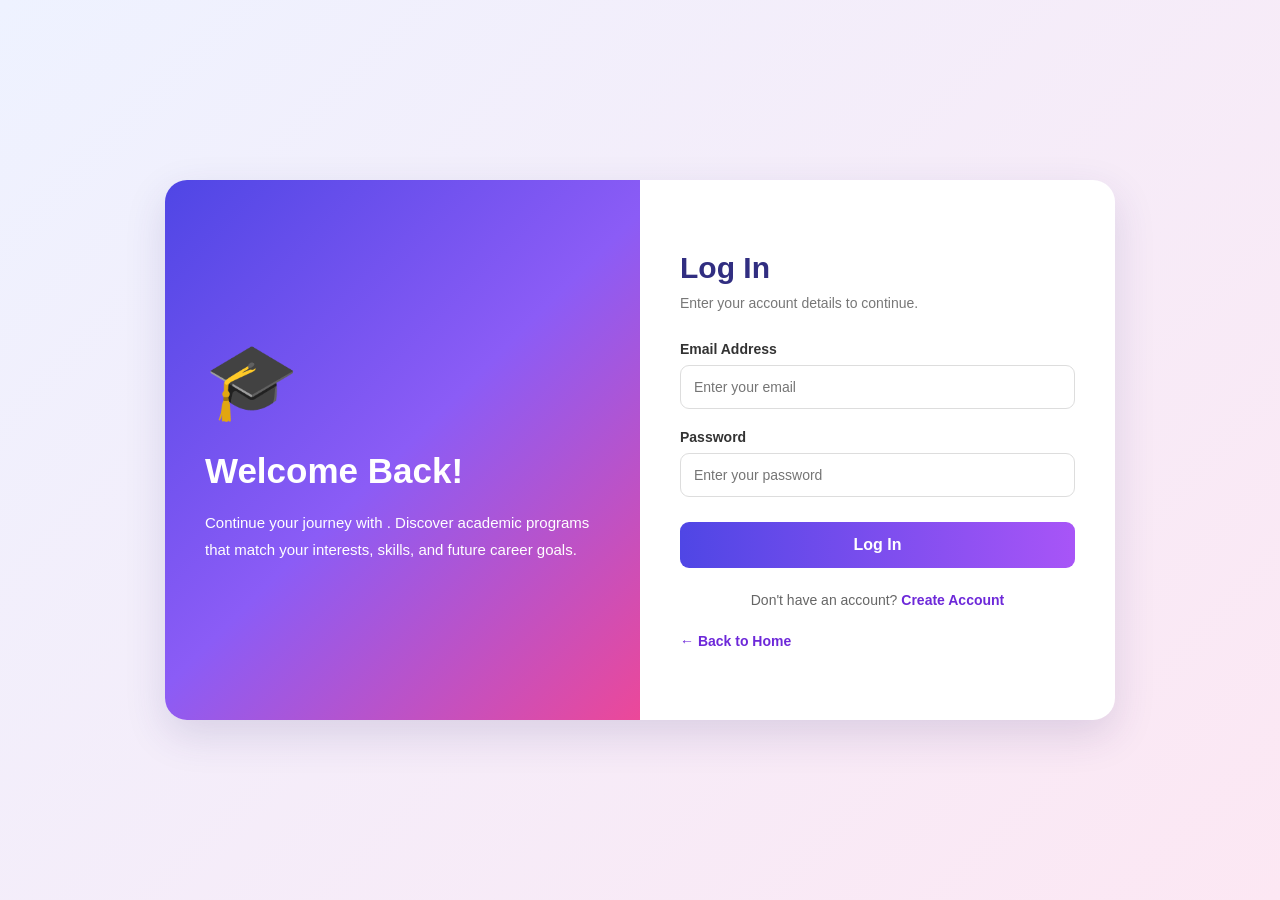
==== login.html @ a8b64239 "Initial commit: CourseHub Finder frontend" ====
<!DOCTYPE html>
<html lang="en">
<head>
    <meta charset="UTF-8">
    <meta name="viewport" content="width=device-width, initial-scale=1.0">
    <title>Log In | Program/Course Finder</title>

    <style>
        * {
            margin: 0;
            padding: 0;
            box-sizing: border-box;
            font-family: Arial, sans-serif;
        }

        body {
            min-height: 100vh;
            display: flex;
            justify-content: center;
            align-items: center;
            padding: 20px;
            background: linear-gradient(135deg, #eef2ff, #fce7f3);
        }

        .login-container {
            width: 100%;
            max-width: 950px;
            min-height: 540px;
            display: grid;
            grid-template-columns: 1fr 1fr;
            background: white;
            border-radius: 22px;
            overflow: hidden;
            box-shadow: 0 15px 40px rgba(60, 50, 120, 0.15);
        }

        .welcome-panel {
            background: linear-gradient(135deg, #4f46e5, #8b5cf6, #ec4899);
            color: white;
            padding: 55px 40px;
            display: flex;
            flex-direction: column;
            justify-content: center;
        }

        .welcome-panel h1 {
            font-size: 35px;
            margin-bottom: 18px;
        }

        .welcome-panel p {
            line-height: 1.8;
            font-size: 15px;
        }

        .welcome-icon {
            font-size: 75px;
            margin-bottom: 25px;
        }

        .form-panel {
            padding: 55px 40px;
            display: flex;
            flex-direction: column;
            justify-content: center;
        }

        .form-panel h2 {
            color: #312e81;
            font-size: 30px;
            margin-bottom: 10px;
        }

        .subtitle {
            color: #777;
            margin-bottom: 30px;
            font-size: 14px;
        }

        label {
            display: block;
            margin-bottom: 8px;
            color: #333;
            font-size: 14px;
            font-weight: bold;
        }

        input {
            width: 100%;
            padding: 13px;
            margin-bottom: 20px;
            border: 1px solid #ddd;
            border-radius: 9px;
            outline: none;
            font-size: 14px;
        }

        input:focus {
            border-color: #8b5cf6;
            box-shadow: 0 0 0 3px rgba(139, 92, 246, 0.12);
        }

        .login-button {
            width: 100%;
            padding: 14px;
            background: linear-gradient(90deg, #4f46e5, #a855f7);
            color: white;
            border: none;
            border-radius: 9px;
            font-size: 16px;
            font-weight: bold;
            cursor: pointer;
            margin-top: 5px;
        }

        .login-button:hover {
            opacity: 0.9;
        }

        .register-link {
            text-align: center;
            margin-top: 24px;
            font-size: 14px;
            color: #666;
        }

        .register-link a,
        .back-link {
            color: #6d28d9;
            text-decoration: none;
            font-weight: bold;
        }

        .back-link {
            display: inline-block;
            margin-top: 25px;
            font-size: 14px;
        }

        @media (max-width: 700px) {
            .login-container {
                grid-template-columns: 1fr;
            }

            .welcome-panel {
                padding: 35px 30px;
                text-align: center;
            }

            .welcome-panel h1 {
                font-size: 28px;
            }

            .welcome-icon {
                font-size: 50px;
                margin-bottom: 15px;
            }

            .form-panel {
                padding: 35px 30px;
            }
        }
    </style>
</head>

<body>

    <div class="login-container">

        <div class="welcome-panel">
            <div class="welcome-icon">🎓</div>
            <h1>Welcome Back!</h1>
            <p>
                Continue your journey with .
                Discover academic programs that match your interests,
                skills, and future career goals.
            </p>
        </div>

        <div class="form-panel">
            <h2>Log In</h2>
            <p class="subtitle">Enter your account details to continue.</p>

            <form id="loginForm">
                <label for="email">Email Address</label>
                <input
                    type="email"
                    id="email"
                    placeholder="Enter your email"
                    required
                >

                <label for="password">Password</label>
                <input
                    type="password"
                    id="password"
                    placeholder="Enter your password"
                    required
                >

                <button type="submit" class="login-button">
                    Log In
                </button>
            </form>

            <p class="register-link">
                Don't have an account?
                <a href="register.html">Create Account</a>
            </p>

            <a href="index.html" class="back-link">
                ← Back to Home
            </a>
        </div>

    </div>

    <script>
        document.getElementById("loginForm").addEventListener("submit", function(event) {
            event.preventDefault();

            alert("Your login form is working! Account verification will be added when we connect the database.");
        });
    </script>

</body>
</html>
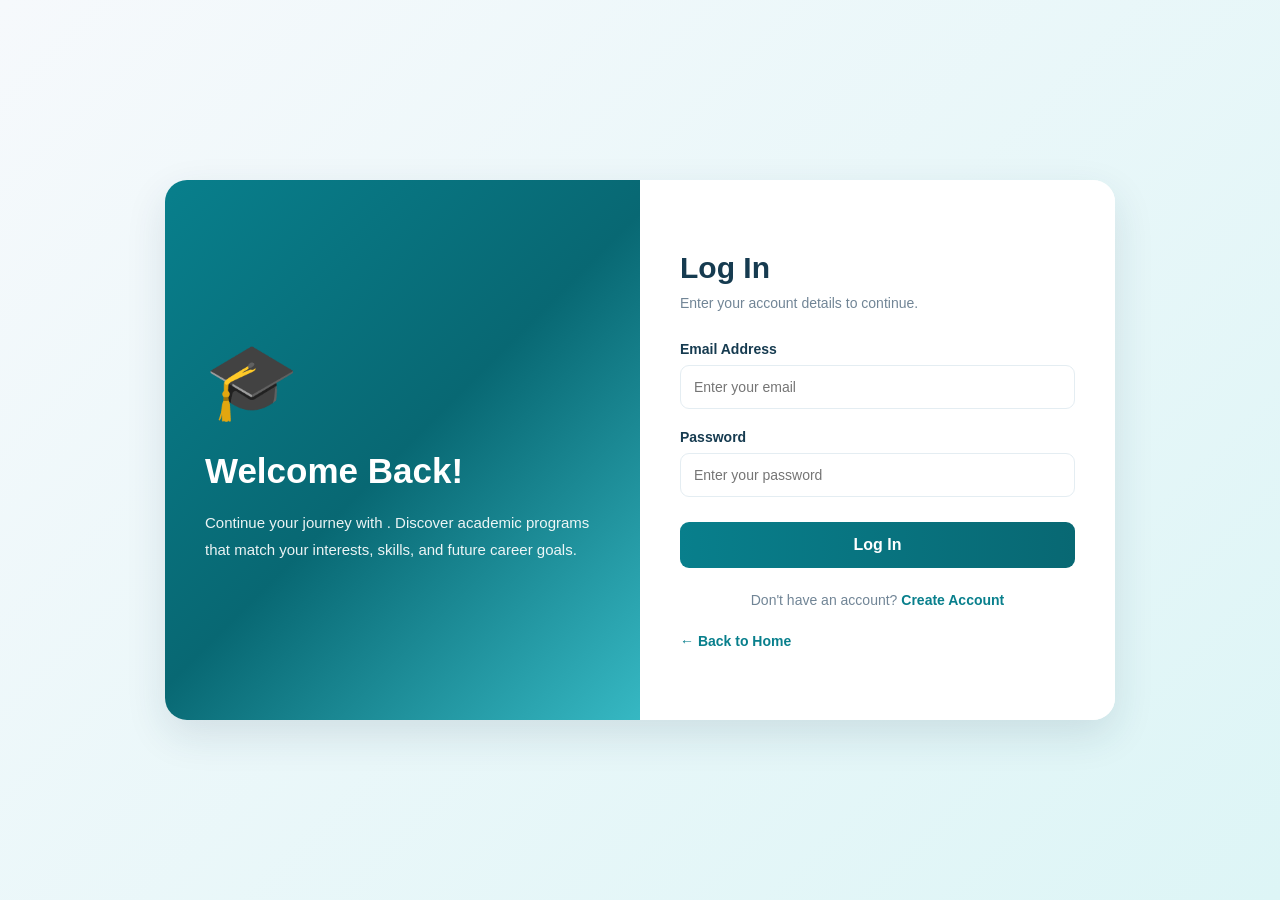
==== commit caec4c21: "dashboard" ====
--- a/login.html
+++ b/login.html
@@ -6,162 +6,7 @@
     <meta name="viewport" content="width=device-width, initial-scale=1.0">
     <title>Log In | Program/Course Finder</title>
 
-    <style>
-        * {
-            margin: 0;
-            padding: 0;
-            box-sizing: border-box;
-            font-family: Arial, sans-serif;
-        }
-
-        body {
-            min-height: 100vh;
-            display: flex;
-            justify-content: center;
-            align-items: center;
-            padding: 20px;
-            background: linear-gradient(135deg, #eef2ff, #fce7f3);
-        }
-
-        .login-container {
-            width: 100%;
-            max-width: 950px;
-            min-height: 540px;
-            display: grid;
-            grid-template-columns: 1fr 1fr;
-            background: white;
-            border-radius: 22px;
-            overflow: hidden;
-            box-shadow: 0 15px 40px rgba(60, 50, 120, 0.15);
-        }
-
-        .welcome-panel {
-            background: linear-gradient(135deg, #4f46e5, #8b5cf6, #ec4899);
-            color: white;
-            padding: 55px 40px;
-            display: flex;
-            flex-direction: column;
-            justify-content: center;
-        }
-
-        .welcome-panel h1 {
-            font-size: 35px;
-            margin-bottom: 18px;
-        }
-
-        .welcome-panel p {
-            line-height: 1.8;
-            font-size: 15px;
-        }
-
-        .welcome-icon {
-            font-size: 75px;
-            margin-bottom: 25px;
-        }
-
-        .form-panel {
-            padding: 55px 40px;
-            display: flex;
-            flex-direction: column;
-            justify-content: center;
-        }
-
-        .form-panel h2 {
-            color: #312e81;
-            font-size: 30px;
-            margin-bottom: 10px;
-        }
-
-        .subtitle {
-            color: #777;
-            margin-bottom: 30px;
-            font-size: 14px;
-        }
-
-        label {
-            display: block;
-            margin-bottom: 8px;
-            color: #333;
-            font-size: 14px;
-            font-weight: bold;
-        }
-
-        input {
-            width: 100%;
-            padding: 13px;
-            margin-bottom: 20px;
-            border: 1px solid #ddd;
-            border-radius: 9px;
-            outline: none;
-            font-size: 14px;
-        }
-
-        input:focus {
-            border-color: #8b5cf6;
-            box-shadow: 0 0 0 3px rgba(139, 92, 246, 0.12);
-        }
-
-        .login-button {
-            width: 100%;
-            padding: 14px;
-            background: linear-gradient(90deg, #4f46e5, #a855f7);
-            color: white;
-            border: none;
-            border-radius: 9px;
-            font-size: 16px;
-            font-weight: bold;
-            cursor: pointer;
-            margin-top: 5px;
-        }
-
-        .login-button:hover {
-            opacity: 0.9;
-        }
-
-        .register-link {
-            text-align: center;
-            margin-top: 24px;
-            font-size: 14px;
-            color: #666;
-        }
-
-        .register-link a,
-        .back-link {
-            color: #6d28d9;
-            text-decoration: none;
-            font-weight: bold;
-        }
-
-        .back-link {
-            display: inline-block;
-            margin-top: 25px;
-            font-size: 14px;
-        }
-
-        @media (max-width: 700px) {
-            .login-container {
-                grid-template-columns: 1fr;
-            }
-
-            .welcome-panel {
-                padding: 35px 30px;
-                text-align: center;
-            }
-
-            .welcome-panel h1 {
-                font-size: 28px;
-            }
-
-            .welcome-icon {
-                font-size: 50px;
-                margin-bottom: 15px;
-            }
-
-            .form-panel {
-                padding: 35px 30px;
-            }
-        }
-    </style>
+    <link rel="stylesheet" href="/assets/login.css"/>   
 </head>
 
 <body>
--- a/assets/login.css
+++ b/assets/login.css
@@ -0,0 +1,166 @@
+
+* {
+    margin: 0;
+    padding: 0;
+    box-sizing: border-box;
+    font-family: Arial, sans-serif;
+}
+
+body {
+    min-height: 100vh;
+    display: flex;
+    justify-content: center;
+    align-items: center;
+    padding: 20px;
+    background: linear-gradient(135deg, #f6f9fc, #ddf5f6);
+    color: #163b50;
+}
+
+.login-container {
+    width: 100%;
+    max-width: 950px;
+    min-height: 540px;
+    display: grid;
+    grid-template-columns: 1fr 1fr;
+    background: #ffffff;
+    border-radius: 22px;
+    overflow: hidden;
+    box-shadow: 0 15px 40px rgba(22, 59, 80, 0.12);
+}
+
+.welcome-panel {
+    background: linear-gradient(135deg, #087f8c, #086873, #36b8c3);
+    color: #ffffff;
+    padding: 55px 40px;
+    display: flex;
+    flex-direction: column;
+    justify-content: center;
+}
+
+.welcome-panel h1 {
+    font-size: 35px;
+    margin-bottom: 18px;
+}
+
+.welcome-panel p {
+    line-height: 1.8;
+    font-size: 15px;
+    color: #ffffffeb;
+}
+
+.welcome-icon {
+    font-size: 75px;
+    margin-bottom: 25px;
+    color: #ffffff;
+}
+
+.form-panel {
+    padding: 55px 40px;
+    display: flex;
+    flex-direction: column;
+    justify-content: center;
+    background: #ffffff;
+}
+
+.form-panel h2 {
+    color: #163b50;
+    font-size: 30px;
+    margin-bottom: 10px;
+}
+
+.subtitle {
+    color: #718596;
+    margin-bottom: 30px;
+    font-size: 14px;
+}
+
+label {
+    display: block;
+    margin-bottom: 8px;
+    color: #163b50;
+    font-size: 14px;
+    font-weight: bold;
+}
+
+input {
+    width: 100%;
+    padding: 13px;
+    margin-bottom: 20px;
+    border: 1px solid #e4edf2;
+    border-radius: 9px;
+    outline: none;
+    font-size: 14px;
+    color: #163b50;
+    background: #ffffff;
+}
+
+input:focus {
+    border-color: #087f8c;
+    box-shadow: 0 0 0 3px rgba(8, 127, 140, 0.12);
+}
+
+.login-button {
+    width: 100%;
+    padding: 14px;
+    background: linear-gradient(90deg, #087f8c, #086873);
+    color: #ffffff;
+    border: none;
+    border-radius: 9px;
+    font-size: 16px;
+    font-weight: bold;
+    cursor: pointer;
+    margin-top: 5px;
+}
+
+.login-button:hover {
+    background: #086873;
+}
+
+.register-link {
+    text-align: center;
+    margin-top: 24px;
+    font-size: 14px;
+    color: #718596;
+}
+
+.register-link a,
+.back-link {
+    color: #087f8c;
+    text-decoration: none;
+    font-weight: bold;
+}
+
+.register-link a:hover,
+.back-link:hover {
+    color: #086873;
+}
+
+.back-link {
+    display: inline-block;
+    margin-top: 25px;
+    font-size: 14px;
+}
+
+@media (max-width: 700px) {
+    .login-container {
+        grid-template-columns: 1fr;
+    }
+
+    .welcome-panel {
+        padding: 35px 30px;
+        text-align: center;
+    }
+
+    .welcome-panel h1 {
+        font-size: 28px;
+    }
+
+    .welcome-icon {
+        font-size: 50px;
+        margin-bottom: 15px;
+    }
+
+    .form-panel {
+        padding: 35px 30px;
+    }
+}
